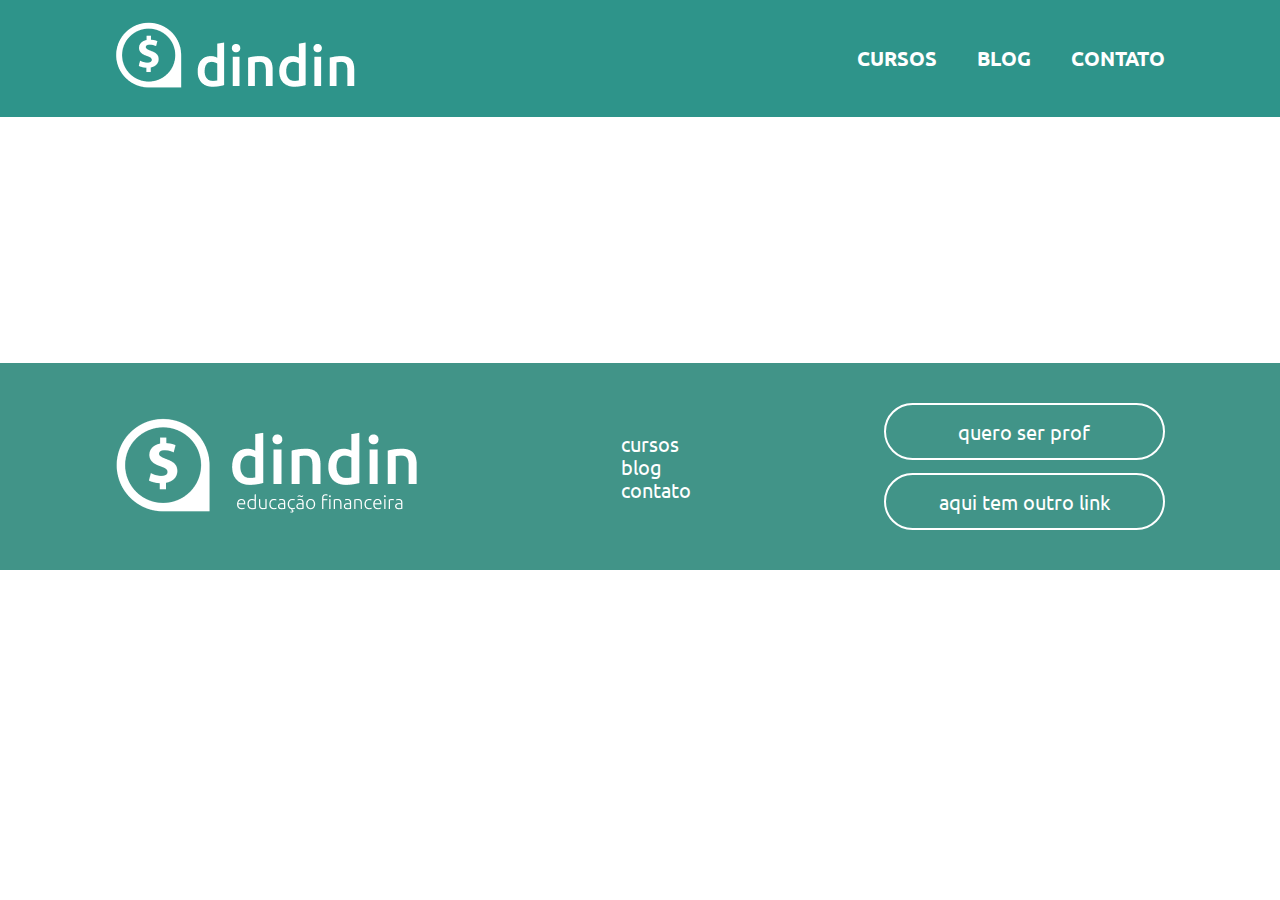
==== index.html @ aee56b42 "Header e Footer responsivos" ====
<!DOCTYPE html>
<html lang="en">
<head>
    <meta charset="UTF-8">
    <meta http-equiv="X-UA-Compatible" content="IE=edge">
    <meta name="viewport" content="width=device-width, initial-scale=1.0">
    <title>DinDin - Educação Financeira</title>
    <link rel="stylesheet" href="global.css">
    <link rel="stylesheet" href="index.css">
    <!-- Google Fonts -->
    <link rel="preconnect" href="https://fonts.googleapis.com">
    <link rel="preconnect" href="https://fonts.gstatic.com" crossorigin>
    <link href="https://fonts.googleapis.com/css2?family=Nunito:wght@300;400;700&family=Ubuntu:wght@300;400;500;700&display=swap" rel="stylesheet">
</head>
<body>
    <header>
        <div class="container">
            <h2>
                <a href="/index.html">DinDin - Educação Financeira</a>
            </h2>
            <nav>
                <ul>
                    <li><a href="#">Cursos</a></li>
                    <li><a href="#">Blog</a></li>
                    <li><a href="#">Contato</a></li>
                </ul>
            </nav>
        </div>
    </header>

    <main>
        <div class="container">

        </div>
    </main>

    <footer>
        <div class="container">
            <h2><a href="/index.html">DinDin - Educação Financeira</a></h2>
            <ul>
                <li>cursos</li>
                <li>blog</li>
                <li>contato</li>
            </ul>
            <div>
                <a href="">quero ser prof</a>
                <a href="">aqui tem outro link</a>
            </div>
        </div>
    </footer>
</body>
</html>
---- global.css ----
/* Reset CSS */
* { padding: 0; margin: 0; box-sizing: border-box; font-family: 'Ubuntu', sans-serif; }
a { text-decoration: none; }
ul { list-style: none; }


.container {
    max-width: 1440px;
    padding: 0 9%;
}


/* Cabecalho */
header {
    background-color: #2E948A;
    display: flex;
    justify-content: center;
    align-items: center;
}
header .container {
    display: flex;
    justify-content: space-between;
    align-items: center;
    padding-top: 20px;
    padding-bottom: 20px;
    width: 100%;
}
header .container h2{
    height: 77px;
    width: 244px;
}
header .container h2 a {
    display: inline-block;
    color: transparent;
    height: 100%;
    width: 100%;
    background: url(images/logo-header.png);
}
header .container nav ul {
    display: flex;
    gap: 40px;
}
header .container nav ul a {
    color: #fff;
    font-size: 20px;
    font-weight: 700;
    text-transform: uppercase;
}





main {
    padding: 123px;
}





/* Rodape */
footer {
    background-color: #419488;
    display: flex;
    justify-content: center;
    align-items: center;
}
footer .container {
    display: flex;
    justify-content: space-between;
    align-items: center;
    gap: 30px;
    flex-wrap: wrap;
    width: 100%;
    padding-top: 40px;
    padding-bottom: 40px;
}
footer .container h2{
    height: 102px;
    width: 312px;
}
footer .container h2 a {
    display: inline-block;
    color: transparent;
    height: 100%;
    width: 100%;
    background: url(images/logo-footer.png);
}
footer .container ul li,
footer .container div a {
    font-size: 20px;
    font-weight: 400;
    line-height: 22.98px;
    color: #fff;
}
footer .container div a {
    display: block;
    text-align: center;
    padding: 15px 53px;
    border: 2px solid #FFF;
    border-radius: 62px;
}
footer .container div a:not(:last-child) {
    margin-bottom: 13px;
}





@media screen and (max-width: 885px) {
    footer .container {
        flex-direction: column;
    }
    footer .container ul {
        display: flex;
        gap: 40px;
    }
}
@media screen and (max-width: 738px) {
    header .container {
        flex-direction: column;
        gap: 20px;
    }
    header .container,
    footer .container {
        padding-right: 20px;
        padding-left: 20px;
    }
}
@media screen and (max-width: 360px) {
    header .container nav ul {
        gap: 20px;
    }
    header .container nav ul li a {
        font-size: 18px;
    }
    footer .container {
        padding-right: 10px;
        padding-left: 10px;
    }
    footer .container h2 {
        height: calc(80vw / 3.058);
        width: 80vw;
    }
    footer .container h2 a{
        background-size: cover;
        background-position: center;
    }
    footer .container ul {
        gap: 20px;
    }
    footer .container div {
        width: 80%;
    }
    footer .container div a {
        width: 100%;
        padding-right: 10px;
        padding-left: 10px;
    }
}
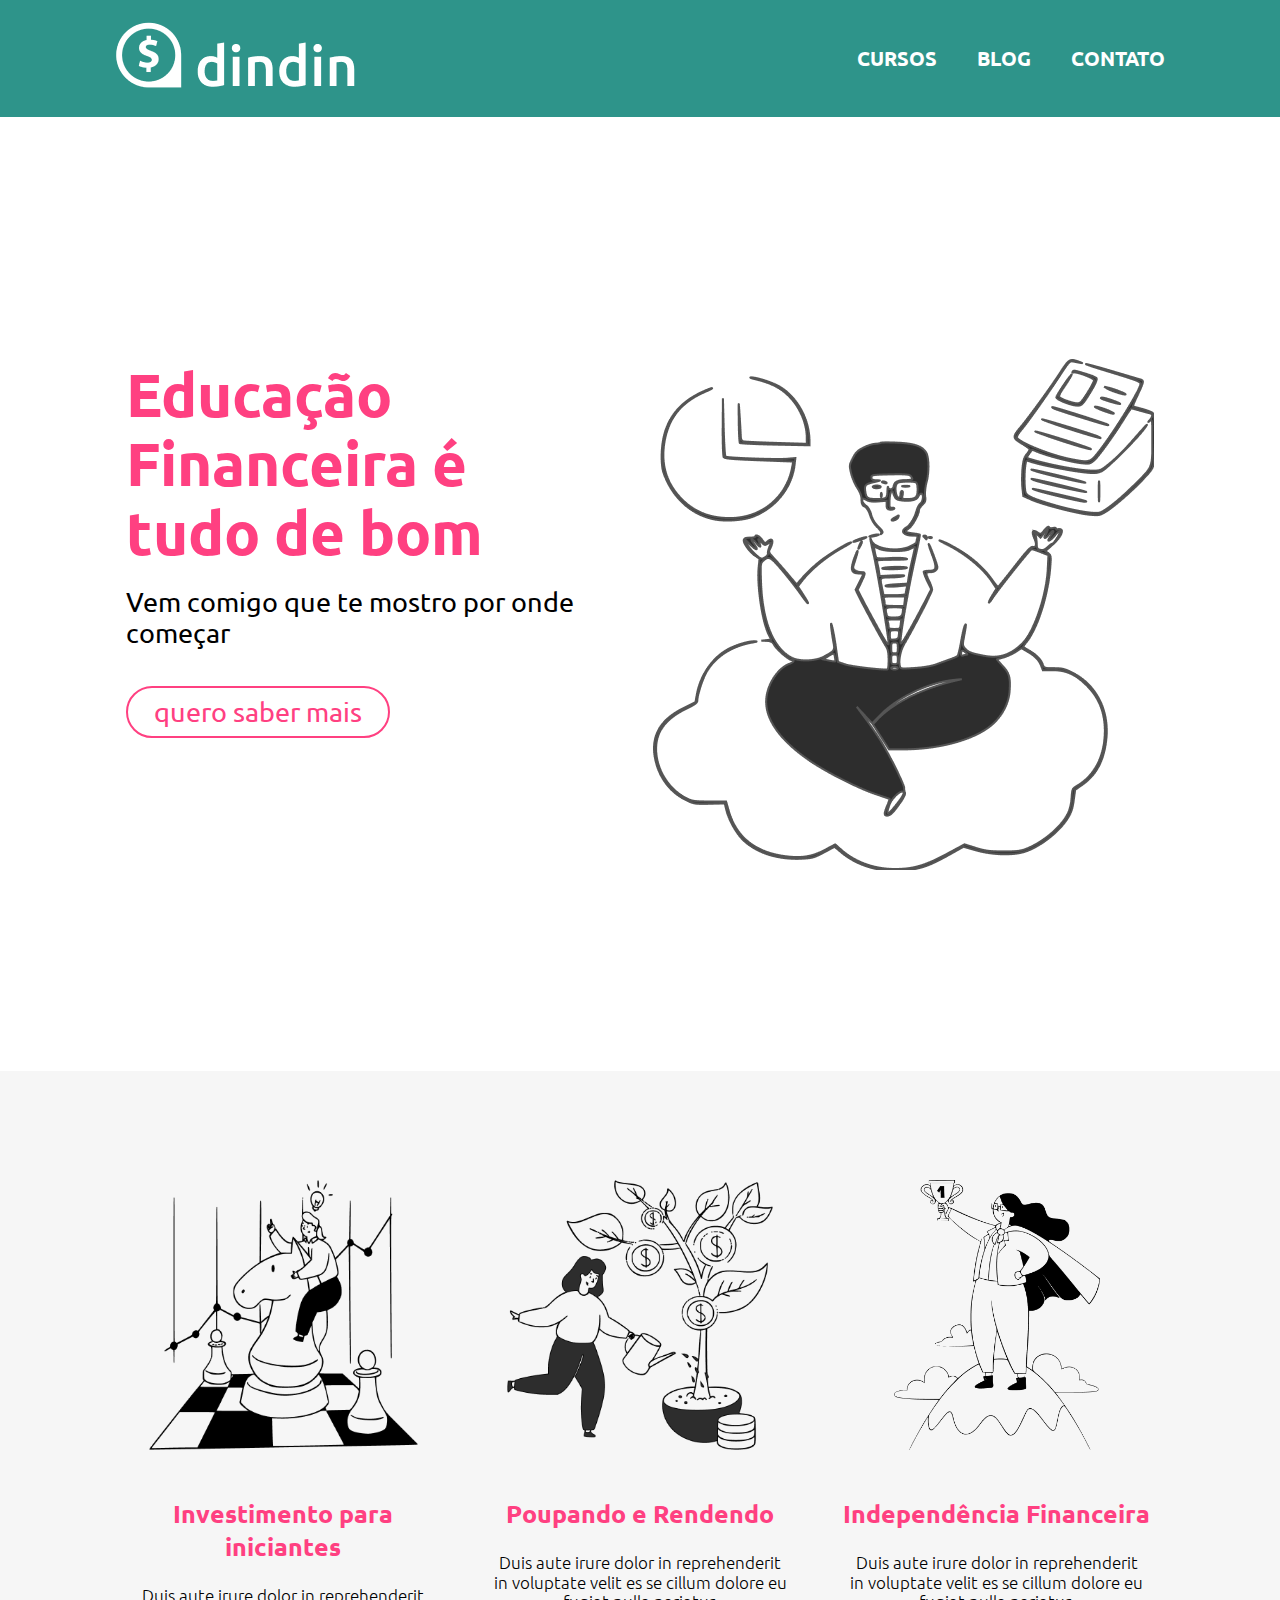
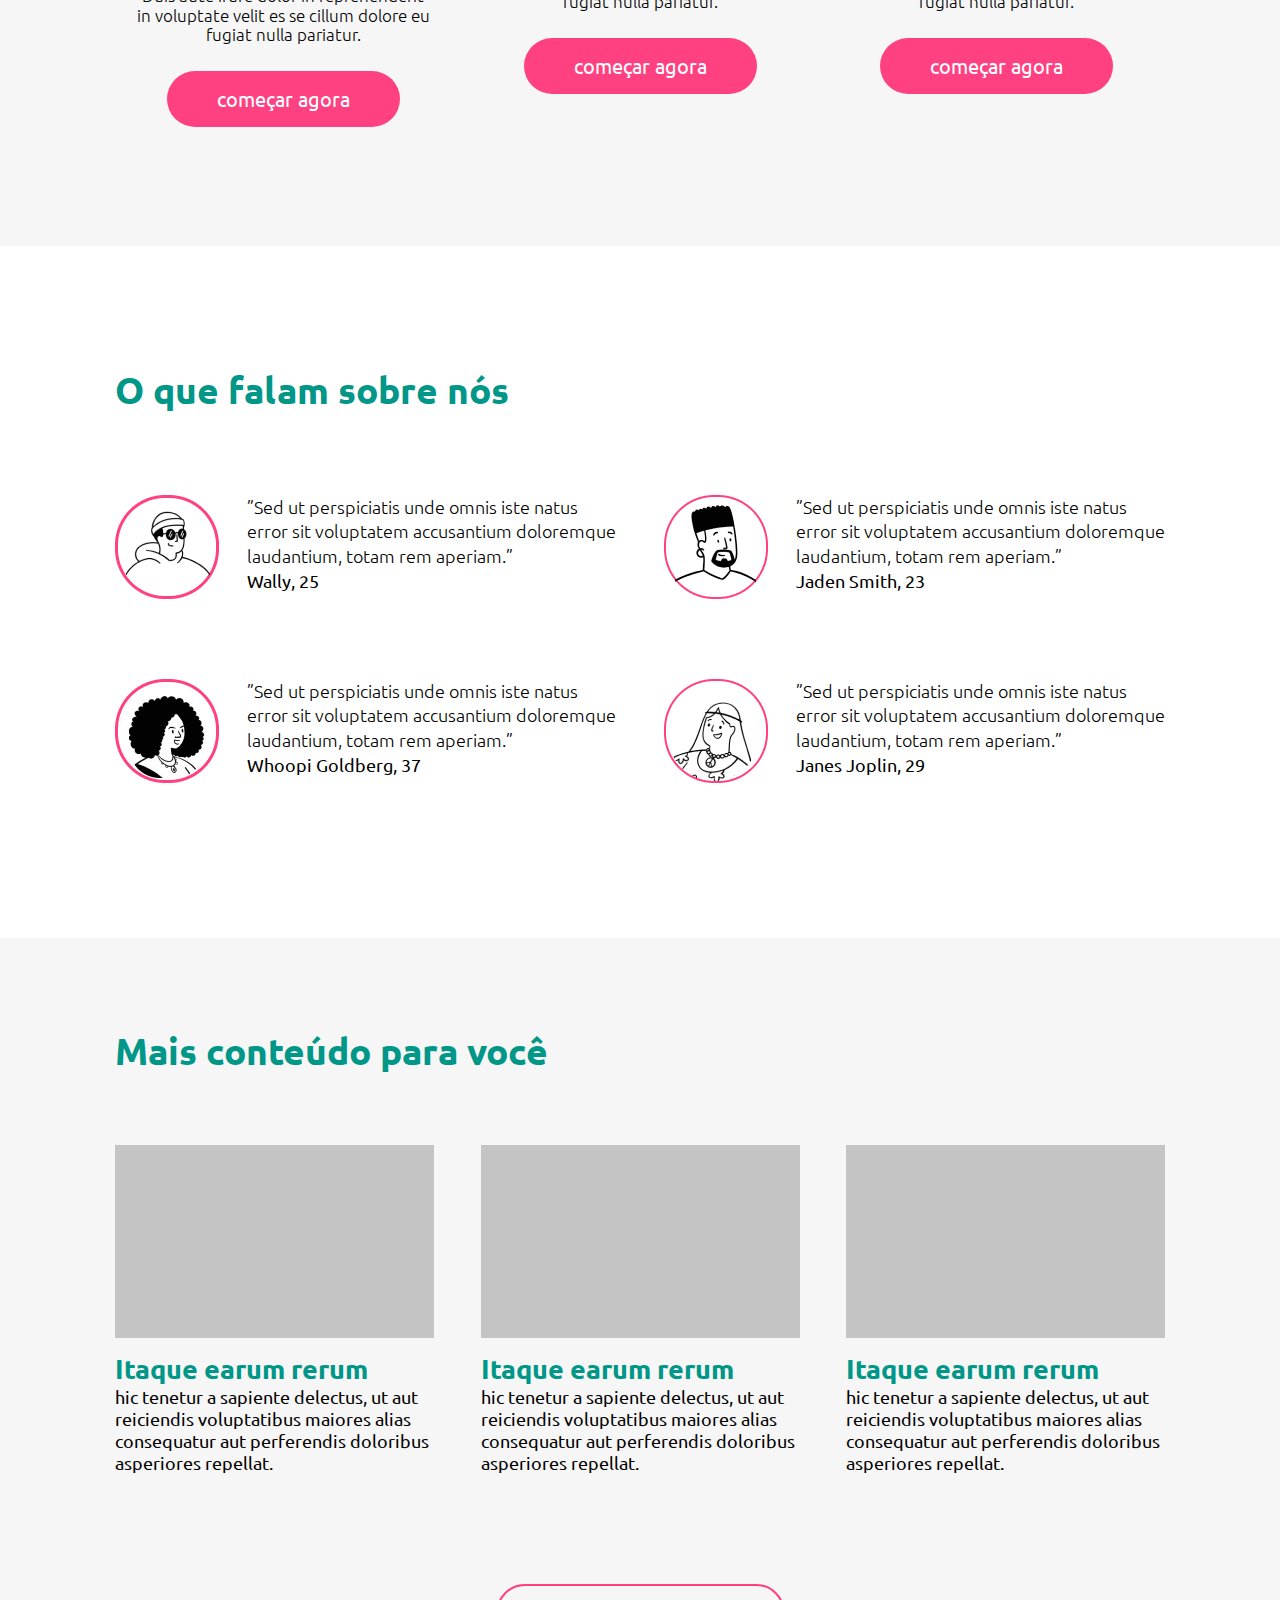
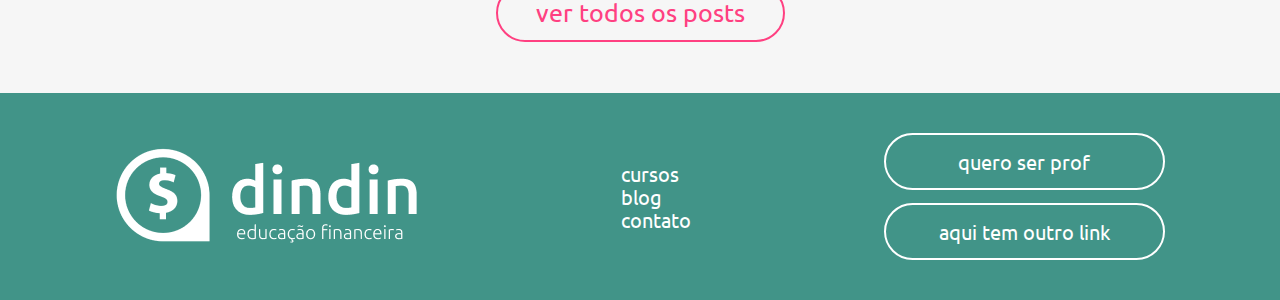
==== commit 69cabc75: "Pagina index concluida s/ responsividade" ====
--- a/index.html
+++ b/index.html
@@ -30,7 +30,89 @@
 
     <main>
         <div class="container">
+            <section class="section1 padding">
+                <div class="section1-text">
+                    <h1>Educação Financeira é tudo de bom</h1>
+                    <p>Vem comigo que te mostro por onde começar</p>
+                    <a href="">quero saber mais</a>
+                </div>
+                <div class="section1-img"></div> <!-- Imagem  -->
+            </section>
 
+            <section class="section2 padding">
+                <div>
+                    <img src="images/ilustra-poupando.png" alt="">
+                    <h3>Investimento para iniciantes</h3>
+                    <p>Duis aute irure dolor in reprehenderit in voluptate velit es se cillum dolore eu fugiat nulla pariatur.</p>
+                    <a href="">começar agora</a>
+                </div>
+                <div>
+                    <img src="images/ilustra-investimento.png" alt="">
+                    <h3>Poupando e Rendendo</h3>
+                    <p>Duis aute irure dolor in reprehenderit in voluptate velit es se cillum dolore eu fugiat nulla pariatur.</p>
+                    <a href="">começar agora</a>
+                </div>
+                <div>
+                    <img src="images/ilustra-independencia.png" alt="">
+                    <h3>Independência Financeira</h3>
+                    <p>Duis aute irure dolor in reprehenderit in voluptate velit es se cillum dolore eu fugiat nulla pariatur.</p>
+                    <a href="">começar agora</a>
+                </div>
+            </section>
+
+            <section class="section3 padding">
+                <h2>O que falam sobre nós</h2>
+                <div class="item">
+                    <img src="images/icon-wally.png" alt="">
+                    <div class="text">
+                        <p>”Sed ut perspiciatis unde omnis iste natus error sit voluptatem accusantium doloremque laudantium, totam rem aperiam.”</p>
+                        <span>Wally, 25</span>
+                    </div>
+                </div>
+                <div class="item">
+                    <img src="images/icon-jaden.png" alt="">
+                    <div class="text">
+                        <p>”Sed ut perspiciatis unde omnis iste natus error sit voluptatem accusantium doloremque laudantium, totam rem aperiam.”</p>
+                        <span>Jaden Smith, 23</span>
+                    </div>
+                </div>
+                <div class="item">
+                    <img src="images/icon-whoopi.png" alt="">
+                    <div class="text">
+                        <p>”Sed ut perspiciatis unde omnis iste natus error sit voluptatem accusantium doloremque laudantium, totam rem aperiam.”</p>
+                        <span>Whoopi Goldberg, 37</span>
+                    </div>
+                </div>
+                <div class="item">
+                    <img src="images/icon-jane.png" alt="">
+                    <div class="text">
+                        <p>”Sed ut perspiciatis unde omnis iste natus error sit voluptatem accusantium doloremque laudantium, totam rem aperiam.”</p>
+                        <span>Janes Joplin, 29</span>
+                    </div>
+                </div>
+            </section>
+
+            <section class="section4 padding">
+                <h3>Mais conteúdo para você</h3>
+                <div class="box">
+                    <div>
+                        <div></div>
+                        <h4>Itaque earum rerum</h4>
+                        <p>hic tenetur a sapiente delectus, ut aut reiciendis voluptatibus maiores alias consequatur aut perferendis doloribus asperiores repellat.</p>
+                    </div>
+                    <div>
+                        <div></div>
+                        <h4>Itaque earum rerum</h4>
+                        <p>hic tenetur a sapiente delectus, ut aut reiciendis voluptatibus maiores alias consequatur aut perferendis doloribus asperiores repellat.</p>
+                    </div>
+                    <div>
+                        <div></div>
+                        <h4>Itaque earum rerum</h4>
+                        <p>hic tenetur a sapiente delectus, ut aut reiciendis voluptatibus maiores alias consequatur aut perferendis doloribus asperiores repellat.</p>
+                    </div>
+                </div>
+                <a href="">ver todos os posts</a>
+            </section>
         </div>
     </main>
 
--- a/global.css
+++ b/global.css
@@ -1,3 +1,5 @@
+@charset 'UTF-8';
+
 /* Reset CSS */
 * { padding: 0; margin: 0; box-sizing: border-box; font-family: 'Ubuntu', sans-serif; }
 a { text-decoration: none; }
@@ -46,17 +48,6 @@
     font-weight: 700;
     text-transform: uppercase;
 }
-
-
-
-
-
-main {
-    padding: 123px;
-}
-
-
-
 
 
 /* Rodape */
--- a/index.css
+++ b/index.css
@@ -0,0 +1,179 @@
+main .container { padding: 0; }
+
+
+
+/* SECTION1  */
+.section1 {
+    padding: 242px 0 201px 0;
+    display: flex;
+    justify-content: center;
+    gap: 39px;
+}
+.section1 .section1-text h1 {
+    font-size: 60px;
+    font-weight: 700;
+    line-height: 68.94px;
+    color: #FF4081;
+    width: 488px;
+    margin-bottom: 20px;
+}
+.section1 .section1-text p {
+    width: 462px;
+    margin-bottom: 38px;
+}
+.section1 .section1-text p,
+.section1 .section1-text a {
+    font-size: 27px;
+    font-weight: 400;
+    line-height: 31.02px;
+}
+.section1 .section1-text a {
+    display: inline-block;
+    color: #FF4081;
+    border: 2px solid #FF4081;
+    border-radius: 62px;
+    padding: 8.5px 26px;
+}
+.section1 .section1-img {
+    width: 501px;
+    height: 511px;
+    background: url('images/ilustra-banner.png');
+}
+
+
+/* SECTION2  */
+.section2 {
+    background-color: #F6F6F6;
+    display: flex;
+    justify-content: space-between;
+    gap: 20px;
+    padding: 109px 0 119px 0;
+    text-align: center; 
+}
+.section2 div {
+    width: 350px;
+}
+.section2 div img {
+    height: 270px;
+    width: auto;
+    margin-bottom: 44px;
+}
+.section2 div h3 {
+    font-weight: 700;
+    font-size: 25px;
+    color: #FF4081;
+    margin-bottom: 23px;
+}
+.section2 div p {
+    font-size: 17px;
+    font-weight: 300;
+    line-height: 19.53px;
+    text-align: center;
+    width: 293px;
+    display: block;
+    margin: 0 auto 26px;
+}
+.section2 div a {
+    display: inline-block;
+    font-size: 20px;
+    font-weight: 400;
+    color: #fff;
+    padding: 15px 50px;
+    background-color: #FF4081;
+    border-radius: 62px;
+}
+
+
+/* SECTION3  */
+.section3 {
+    padding: 119px 0 155px 0;
+    font-family: Nunito, sans-serif;
+    display: flex;
+    justify-content: space-between;
+    flex-wrap: wrap;
+    row-gap: 80px;
+}
+.section3 .item {
+    display: flex;
+    gap: 28px;
+}
+.section3 h2 {
+    font-weight: 700;
+    font-size: 37px;
+    line-height: 50px;
+    color: #009688;
+    /* margin-bottom: 78px; */
+    width: 100%;
+}
+.section3 .item img {
+    display: inline-block;
+    width: 104px;
+    height: 104px;
+}
+.section3 .item p {
+    width: 369px;
+    font-size: 18px;
+    font-weight: 300;
+    line-height: 24.55px;
+}
+.section3 .item span {
+    font-weight: 400;
+    font-size: 18px;
+    line-height: 25px;
+}
+
+
+/* SECTION4 */
+.section4 {
+    background-color: #F6F6F6;
+    padding: 91px 9% 51px;
+}
+.section4 h3 {
+    font-weight: 700;
+    font-size: 37px;
+    line-height: 43px;
+    color: #009688;
+    margin-bottom: 73px;
+}
+.section4 .box {
+    display: flex;
+    justify-content: space-between;
+    flex-wrap: wrap;
+    gap: 20px;
+}
+.section4 .box > div {
+    width: 319px;
+}
+.section4 .box > div div {
+    width: 319;
+    height: 193px;
+    background-color: #C4C4C4;
+    margin-bottom: 13px;
+}
+.section4 .box > div h4 {
+    font-size: 27px;
+    font-weight: 700;
+    color: #009688;
+}
+.section4 .box > div p {
+    font-size: 18px;
+    font-weight: 400;
+}
+.section4 a {
+    display: block;
+    font-weight: 400;
+    font-size: 25px;
+    color: #FF4081;
+    border: 2px solid #FF4081;
+    border-radius: 62px;
+    padding: 11px 0px;
+    width: 289px;
+    margin: 110px auto 0;
+    text-align: center;
+}
+
+
+.padding {
+    padding-left: 9%;
+    padding-right: 9%;
+}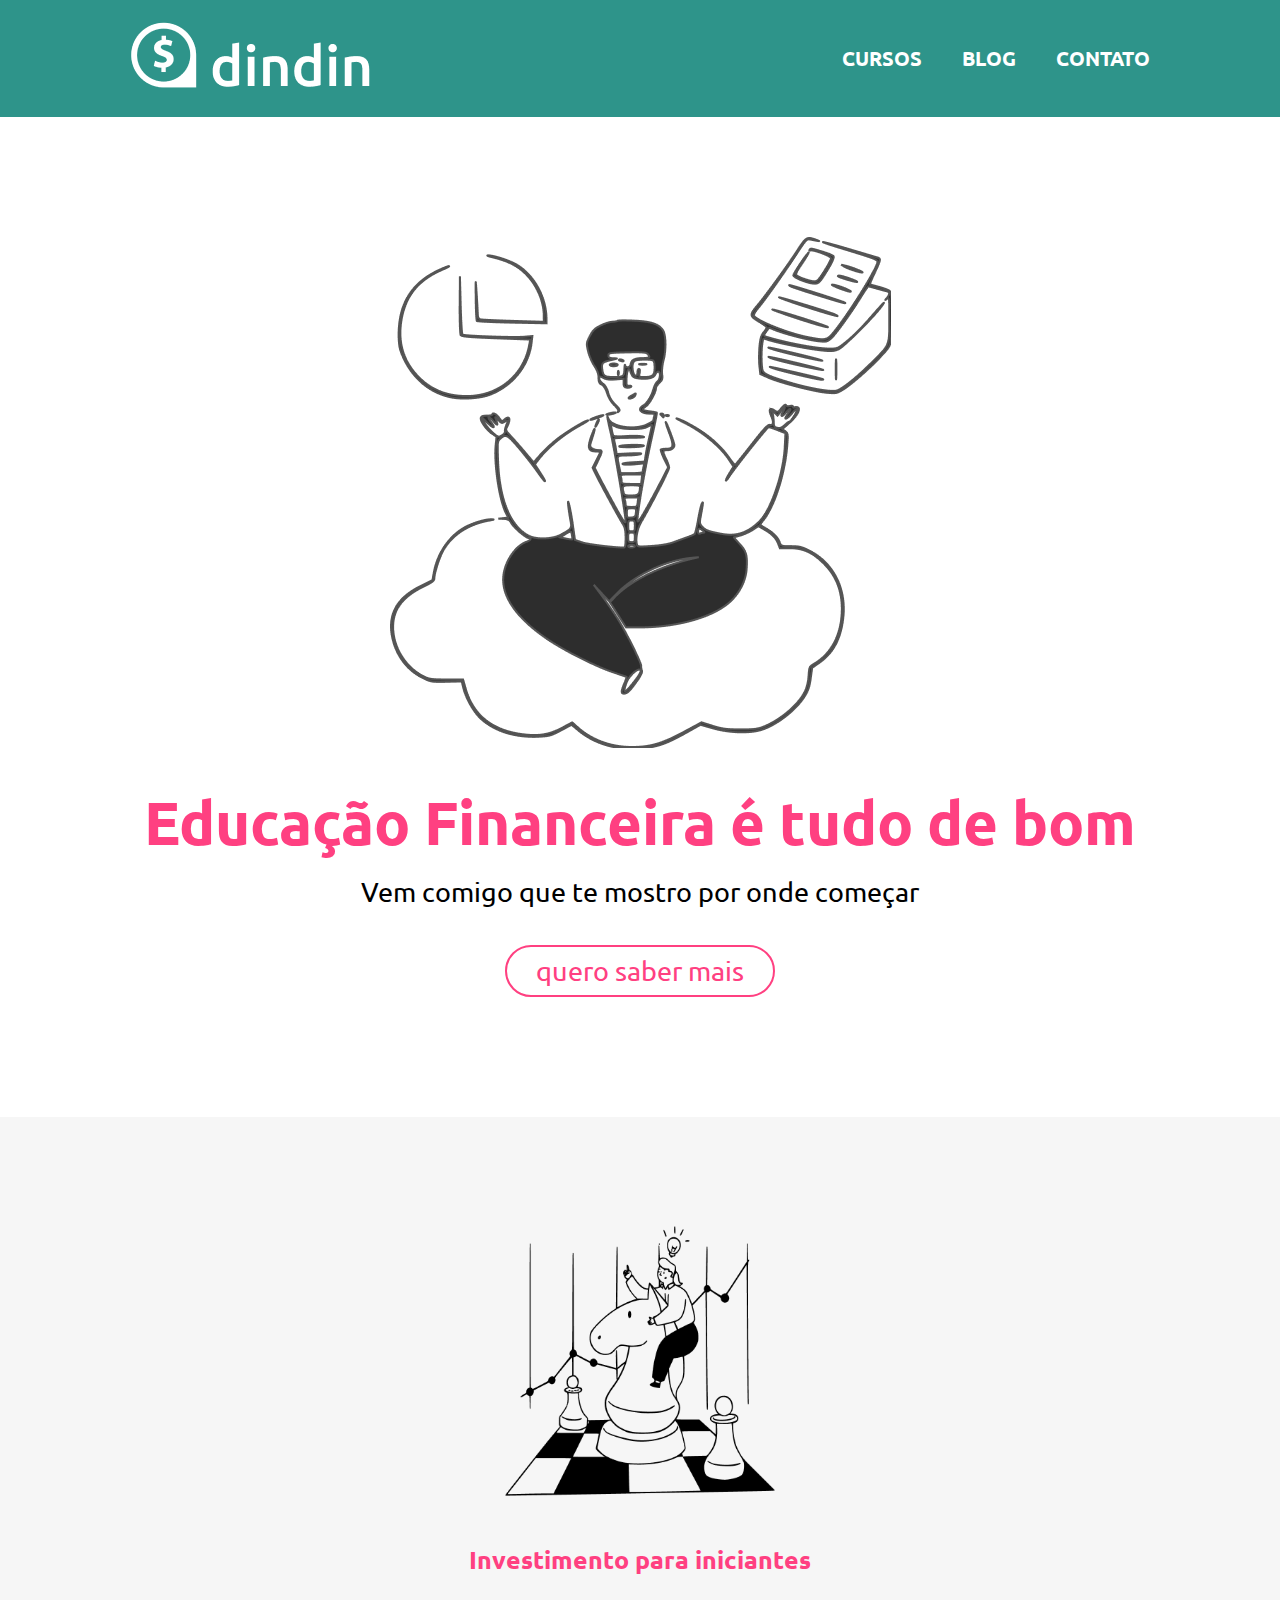
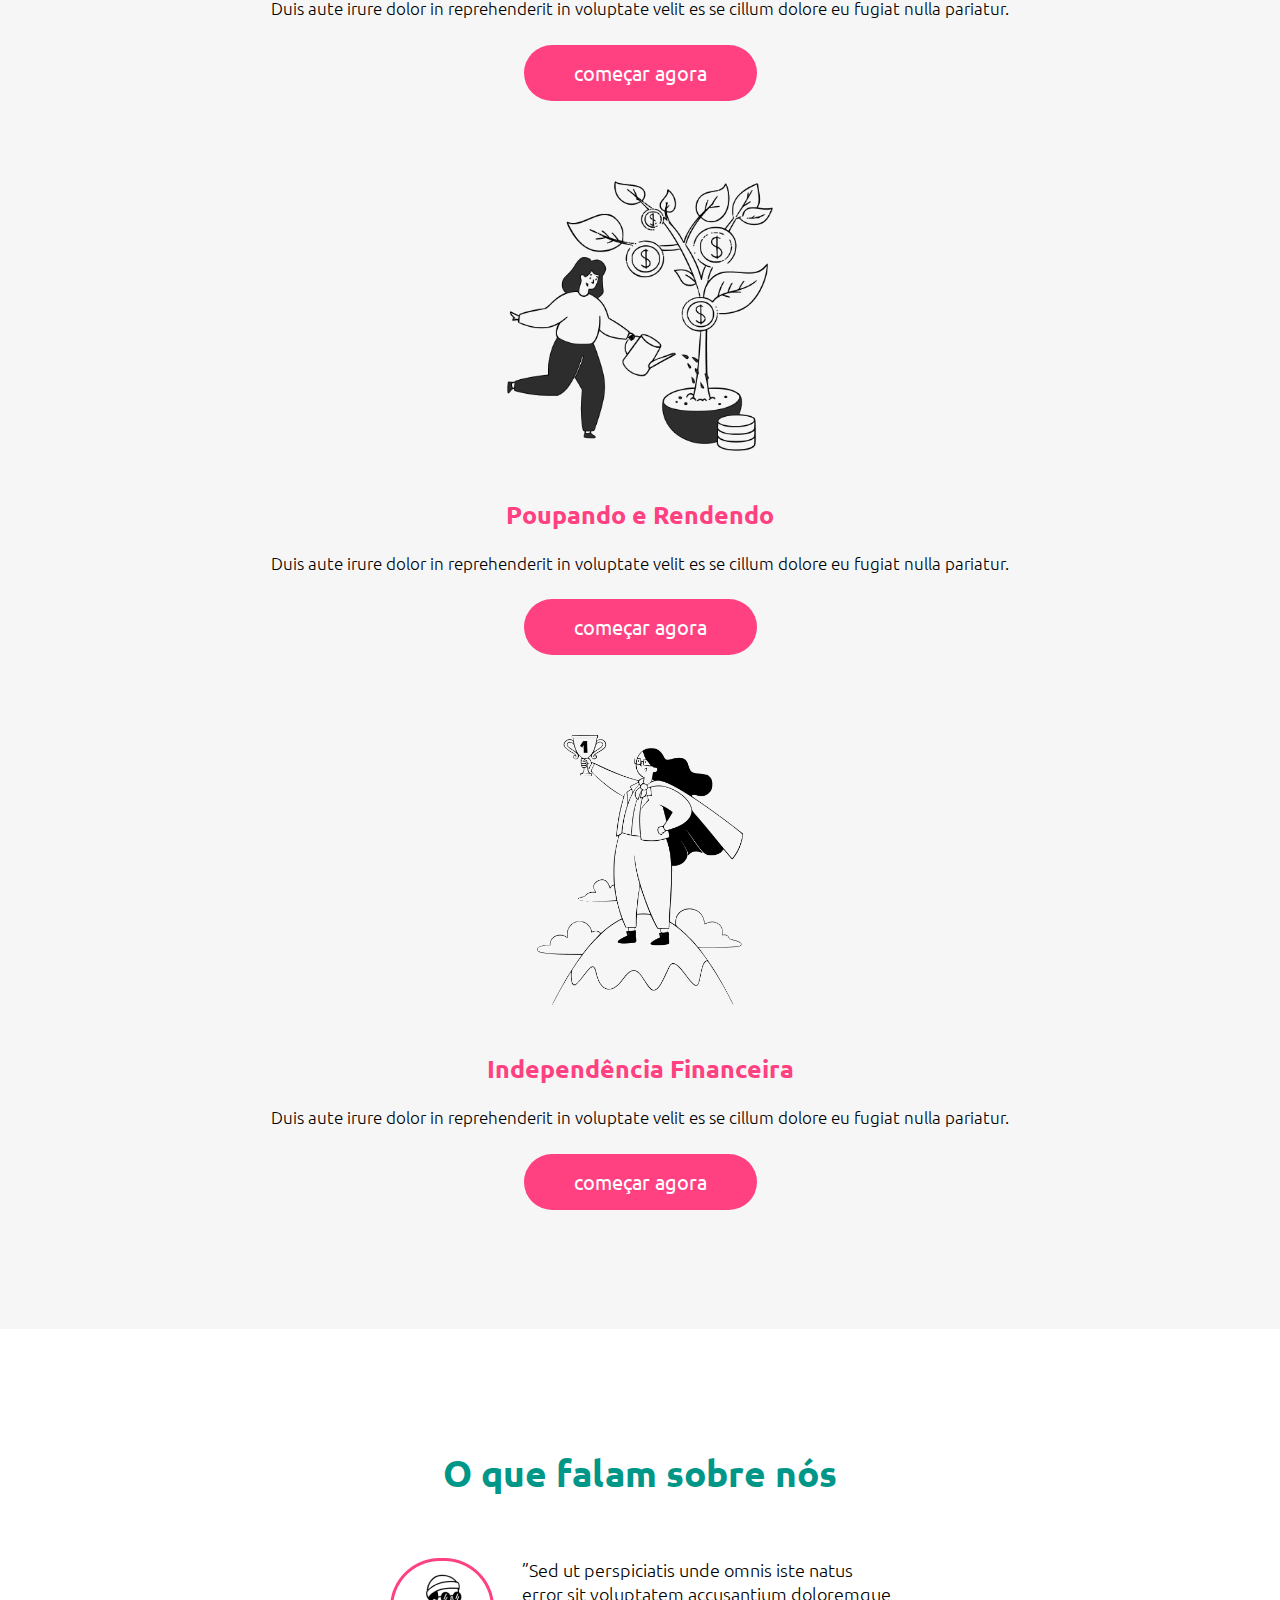
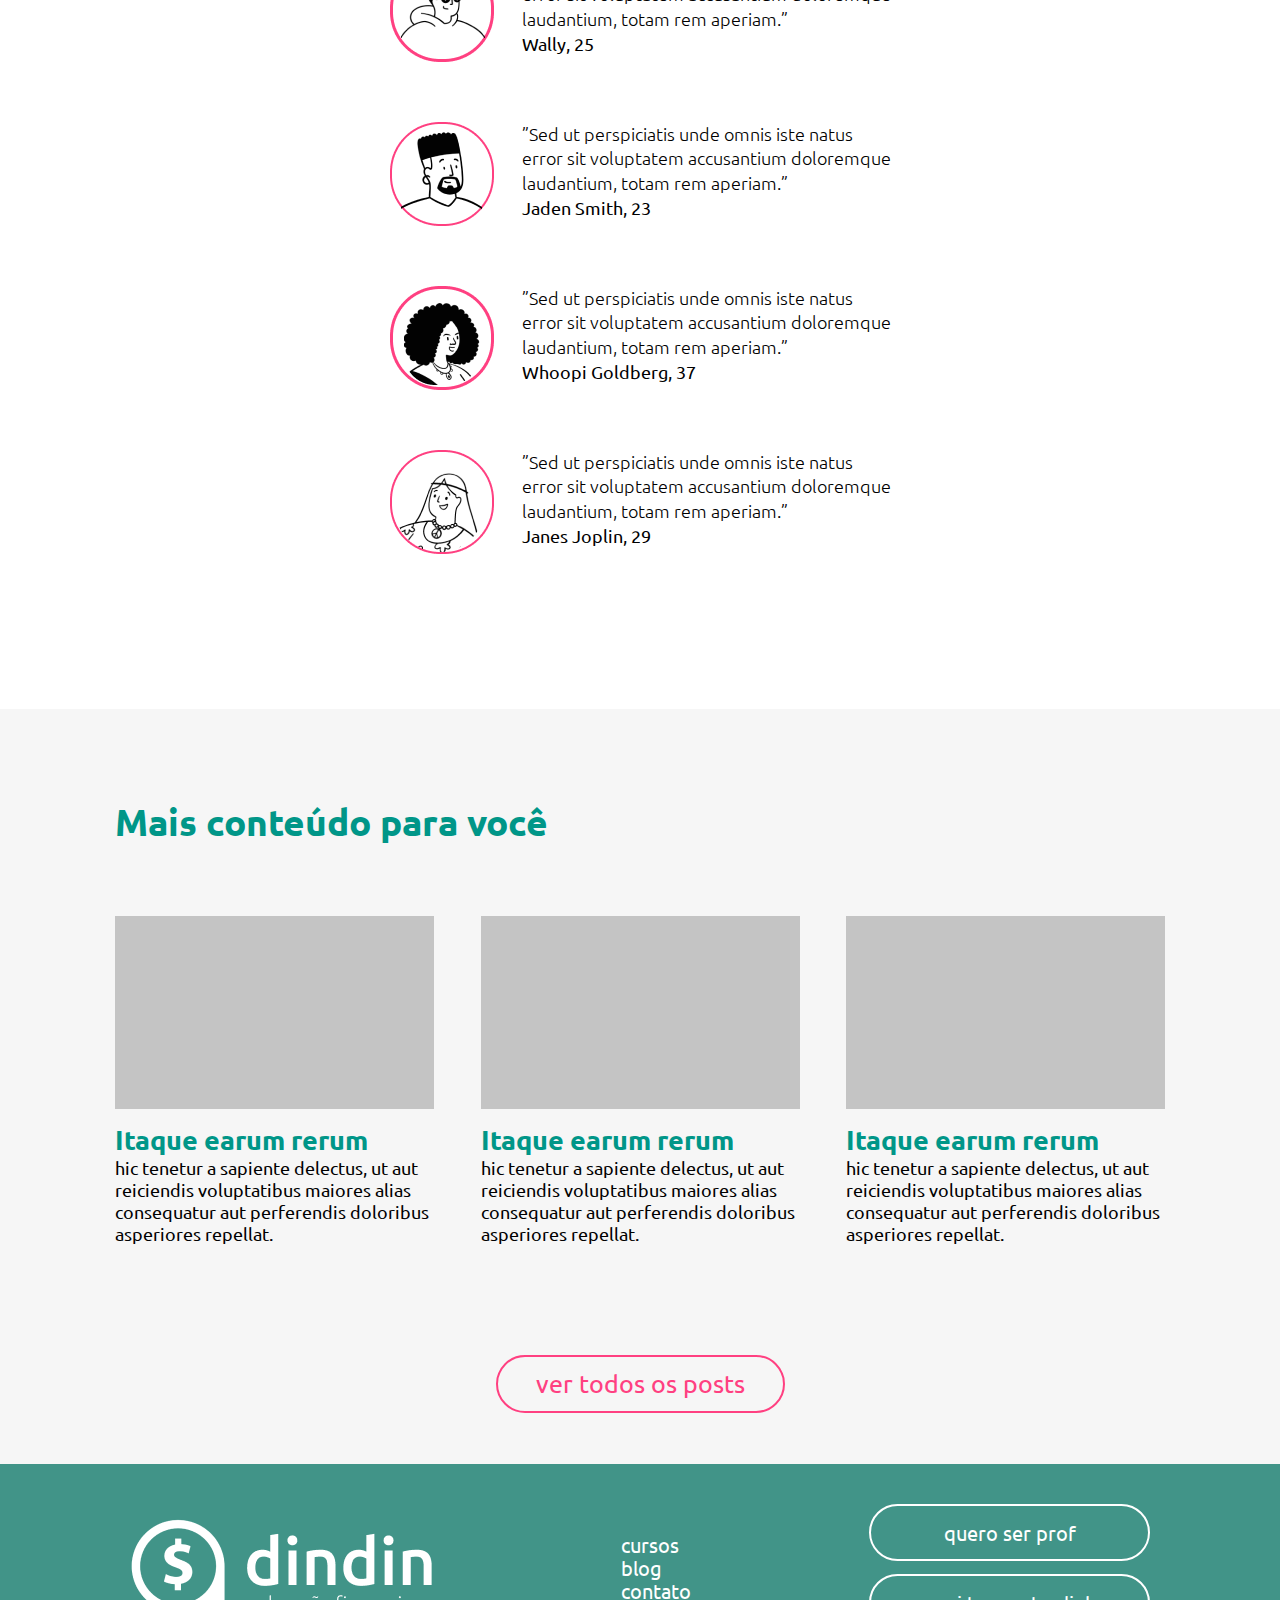
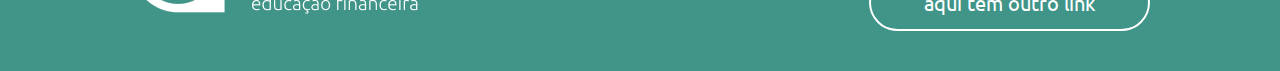
==== commit f3b2d879: "Pagina index responsiva concluida" ====
--- a/index.html
+++ b/index.html
@@ -96,22 +96,24 @@
                 <h3>Mais conteúdo para você</h3>
                 <div class="box">
                     <div>
-                        <div></div>
-                        <h4>Itaque earum rerum</h4>
+                        <a href=""><div></div></a>
+                        <a href="">
+                            <h4>Itaque earum rerum</h4>
+                        </a>
                         <p>hic tenetur a sapiente delectus, ut aut reiciendis voluptatibus maiores alias consequatur aut perferendis doloribus asperiores repellat.</p>
                     </div>
                     <div>
-                        <div></div>
-                        <h4>Itaque earum rerum</h4>
+                        <a href=""><div></div></a>
+                        <a href=""><h4>Itaque earum rerum</h4></a>
                         <p>hic tenetur a sapiente delectus, ut aut reiciendis voluptatibus maiores alias consequatur aut perferendis doloribus asperiores repellat.</p>
                     </div>
                     <div>
-                        <div></div>
-                        <h4>Itaque earum rerum</h4>
+                        <a href=""><div></div></a>
+                        <a href=""><h4>Itaque earum rerum</h4></a>
                         <p>hic tenetur a sapiente delectus, ut aut reiciendis voluptatibus maiores alias consequatur aut perferendis doloribus asperiores repellat.</p>
                     </div>
                 </div>
-                <a href="">ver todos os posts</a>
+                <a class="botao" href="">ver todos os posts</a>
             </section>
         </div>
     </main>
@@ -120,9 +122,9 @@
         <div class="container">
             <h2><a href="/index.html">DinDin - Educação Financeira</a></h2>
             <ul>
-                <li>cursos</li>
-                <li>blog</li>
-                <li>contato</li>
+                <li><a href="">cursos</a></li>
+                <li><a href="">blog</a></li>
+                <li><a href="">contato</a></li>
             </ul>
             <div>
                 <a href="">quero ser prof</a>
--- a/global.css
+++ b/global.css
@@ -8,7 +8,7 @@
 
 .container {
     max-width: 1440px;
-    padding: 0 9%;
+    padding: 0 130px;
 }
 
 
@@ -79,6 +79,7 @@
     background: url(images/logo-footer.png);
 }
 footer .container ul li,
+footer .container ul li a,
 footer .container div a {
     font-size: 20px;
     font-weight: 400;
@@ -92,6 +93,10 @@
     border: 2px solid #FFF;
     border-radius: 62px;
 }
+footer .container div a:hover {
+    background-color: #fff;
+    color: #419488;
+}
 footer .container div a:not(:last-child) {
     margin-bottom: 13px;
 }
@@ -100,7 +105,7 @@
 
 
 
-@media screen and (max-width: 885px) {
+@media screen and (max-width: 995px) {
     footer .container {
         flex-direction: column;
     }
@@ -109,11 +114,13 @@
         gap: 40px;
     }
 }
-@media screen and (max-width: 738px) {
+@media screen and (max-width: 870px) {
     header .container {
         flex-direction: column;
         gap: 20px;
     }
+}
+@media screen and (max-width: 738px) {
     header .container,
     footer .container {
         padding-right: 20px;
--- a/index.css
+++ b/index.css
@@ -1,9 +1,10 @@
-main .container { padding: 0; }
+main .container { padding: 0; margin: auto; }
 
 
 
 /* SECTION1  */
 .section1 {
+    margin: 0 auto;
     padding: 242px 0 201px 0;
     display: flex;
     justify-content: center;
@@ -34,6 +35,10 @@
     border-radius: 62px;
     padding: 8.5px 26px;
 }
+.section1 .section1-text a:hover {
+    background-color: #FF4081;
+    color: #Fff;
+}
 .section1 .section1-img {
     width: 501px;
     height: 511px;
@@ -43,6 +48,7 @@
 
 /* SECTION2  */
 .section2 {
+    margin: 0 auto;
     background-color: #F6F6F6;
     display: flex;
     justify-content: space-between;
@@ -81,11 +87,16 @@
     padding: 15px 50px;
     background-color: #FF4081;
     border-radius: 62px;
+    transition: transform 0.2s ease;
+}
+.section2 div a:hover {
+    transform: translateY(-3px);
 }
 
 
 /* SECTION3  */
 .section3 {
+    margin: 0 auto;
     padding: 119px 0 155px 0;
     font-family: Nunito, sans-serif;
     display: flex;
@@ -125,6 +136,7 @@
 
 /* SECTION4 */
 .section4 {
+    margin: 0 auto;
     background-color: #F6F6F6;
     padding: 91px 9% 51px;
 }
@@ -145,7 +157,7 @@
     width: 319px;
 }
 .section4 .box > div div {
-    width: 319;
+    width: 319px;
     height: 193px;
     background-color: #C4C4C4;
     margin-bottom: 13px;
@@ -159,7 +171,7 @@
     font-size: 18px;
     font-weight: 400;
 }
-.section4 a {
+.section4 .botao {
     display: block;
     font-weight: 400;
     font-size: 25px;
@@ -171,9 +183,131 @@
     margin: 110px auto 0;
     text-align: center;
 }
+.section4 .botao:hover {
+    background-color: #FF4081;
+    color: #fff;
+}
 
 
 .padding {
     padding-left: 9%;
     padding-right: 9%;
+}
+
+@media screen and (max-width: 1284px) {
+    .section1 {
+        flex-direction: column-reverse;
+        align-items: center;
+        padding: 120px 20px;
+    }
+    .section1 .section1-text {
+        align-self: center;
+    }
+    .section1 .section1-text h1,
+    .section1 .section1-text p {
+        width: auto;
+        text-align: center;
+    }
+    .section1 .section1-text a {
+        display: inline-block;
+        color: #FF4081;
+        border: 2px solid #FF4081;
+        border-radius: 62px;
+        padding: 8.5px 26px;
+    }
+    .section1 .section1-text a {
+        display: block;
+        padding: 8.5px 0;
+        text-align: center;
+        width: 270px;
+        margin: auto;
+    }
+
+    .section2 {
+        flex-direction: column;
+        align-items: center;
+        gap: 80px;
+        padding: 109px 20px 119px 20px;
+        text-align: center; 
+    }
+    .section2 div,
+    .section2 div p {
+        width: auto;
+    }
+    .section3 {
+        padding: 119px 20px 155px;
+        display: flex;
+        flex-direction: column;
+        align-items: center;
+        row-gap: 60px;
+    }
+    .section3 h2 {
+        width: auto;
+        text-align: center;
+    }
+    .section3 .item {
+        display: flex;
+        gap: 28px;
+    }
+}
+@media screen and (max-width: 1225px) {
+    .section4 {
+        margin: 0 auto;
+        background-color: #F6F6F6;
+        padding: 91px 0 51px;
+        text-align: center;
+    }
+    .section4 .box {
+        display: flex;
+        flex-direction: column;
+        align-items: center;
+        gap: 60px;
+    }
+    .section4 .botao {
+        margin: 90px auto 0;
+    }
+}
+@media screen and (max-width: 545px) {
+    /* section1  */
+    .section1 .section1-img {
+        width: 90vw;
+        height: calc(90vw / 0.98);
+        background-size: cover;
+    }
+    .section1 .section1-text h1 {
+        font-size: 40px;
+        line-height: 48px;
+    }
+    /* section2  */
+    /* section3  */
+    .section3 .item {
+        display: flex;
+        flex-direction: column;
+        text-align: center;
+        align-items: center;
+        gap: 28px;
+    }
+    .section3 .item > div p {
+        width: auto;
+    }
+    /* section 4 */
+    .section4 {
+        padding: 91px 20px 51px;
+    }
+    .section4 .box > div {
+        width: 100%;
+        max-width: 319px;
+    }
+    .section4 .box > div div {
+        width: 100%;
+        max-width: 319px;
+        height: 193px;
+        background-color: #C4C4C4;
+        margin-bottom: 13px;
+    }
+    .section4 .botao {
+        width: 90%;
+        max-width: 289px;
+        font-size: 20px;
+    }
 }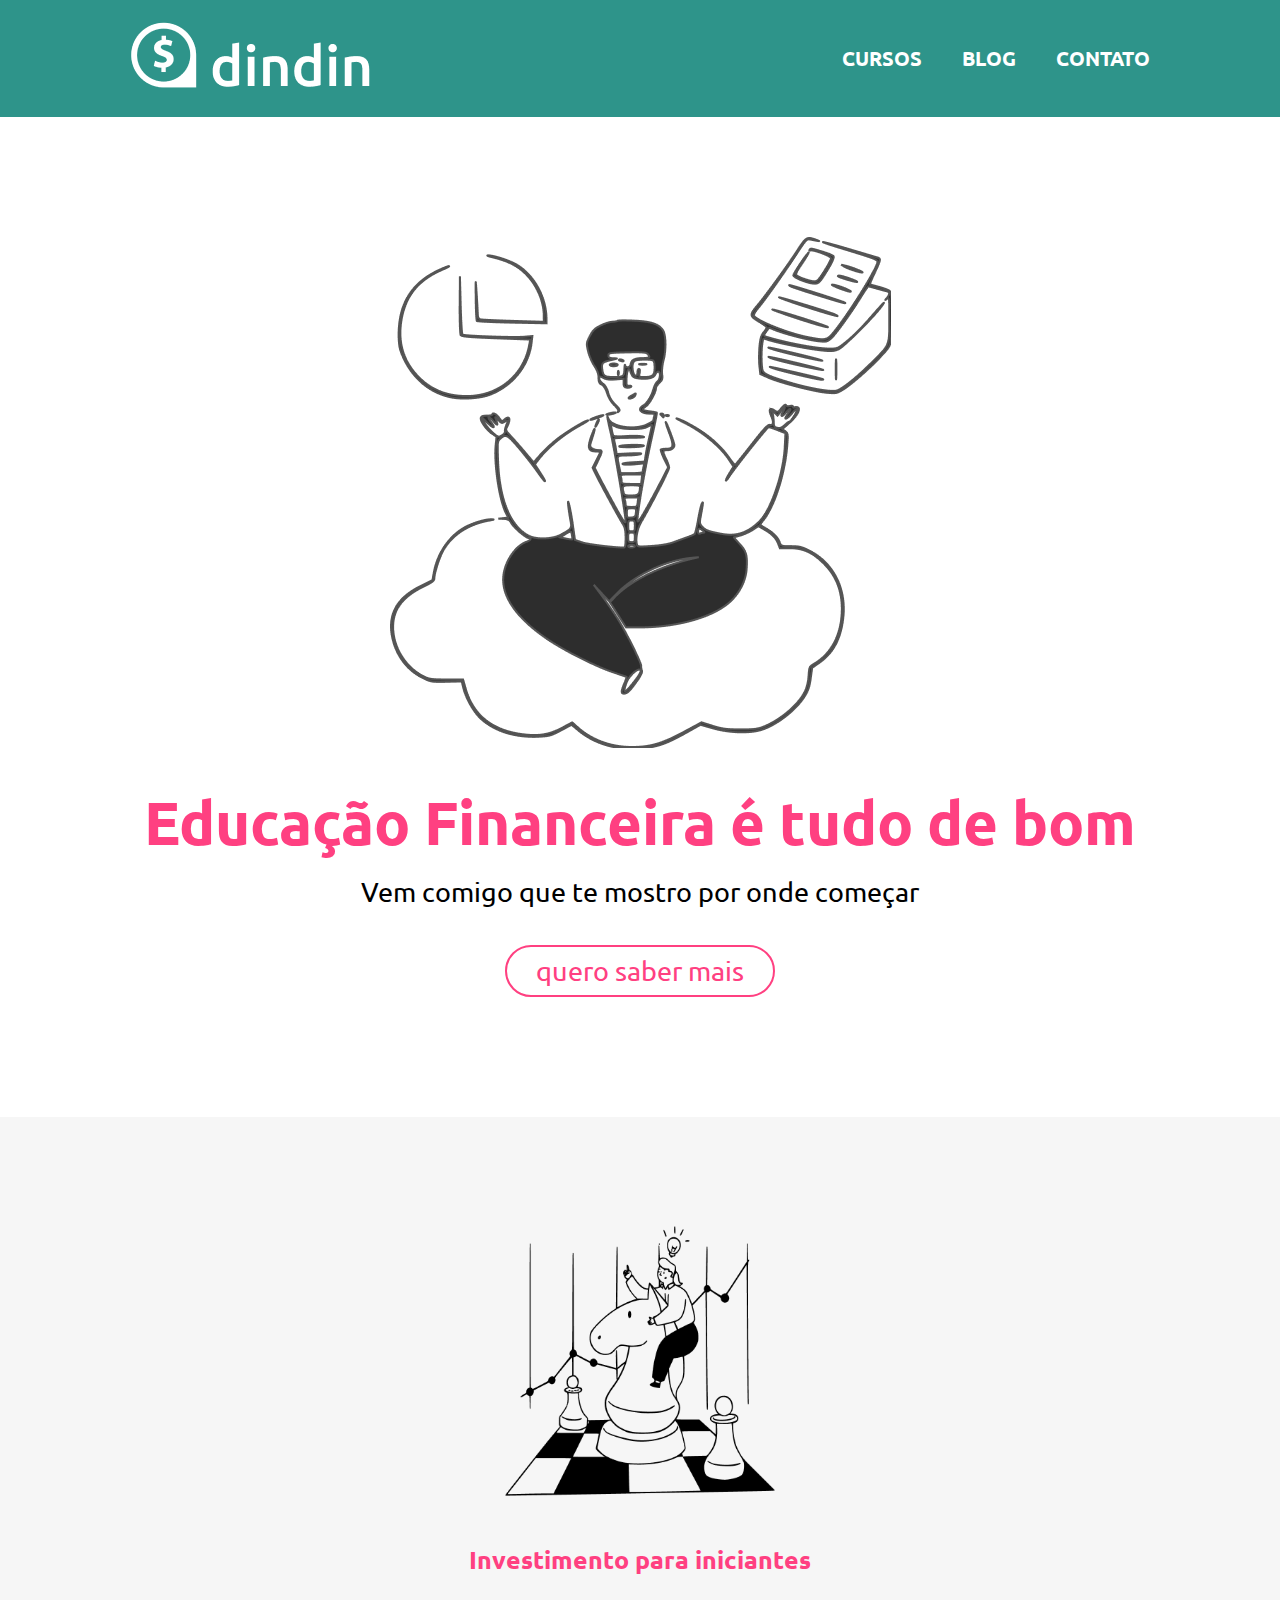
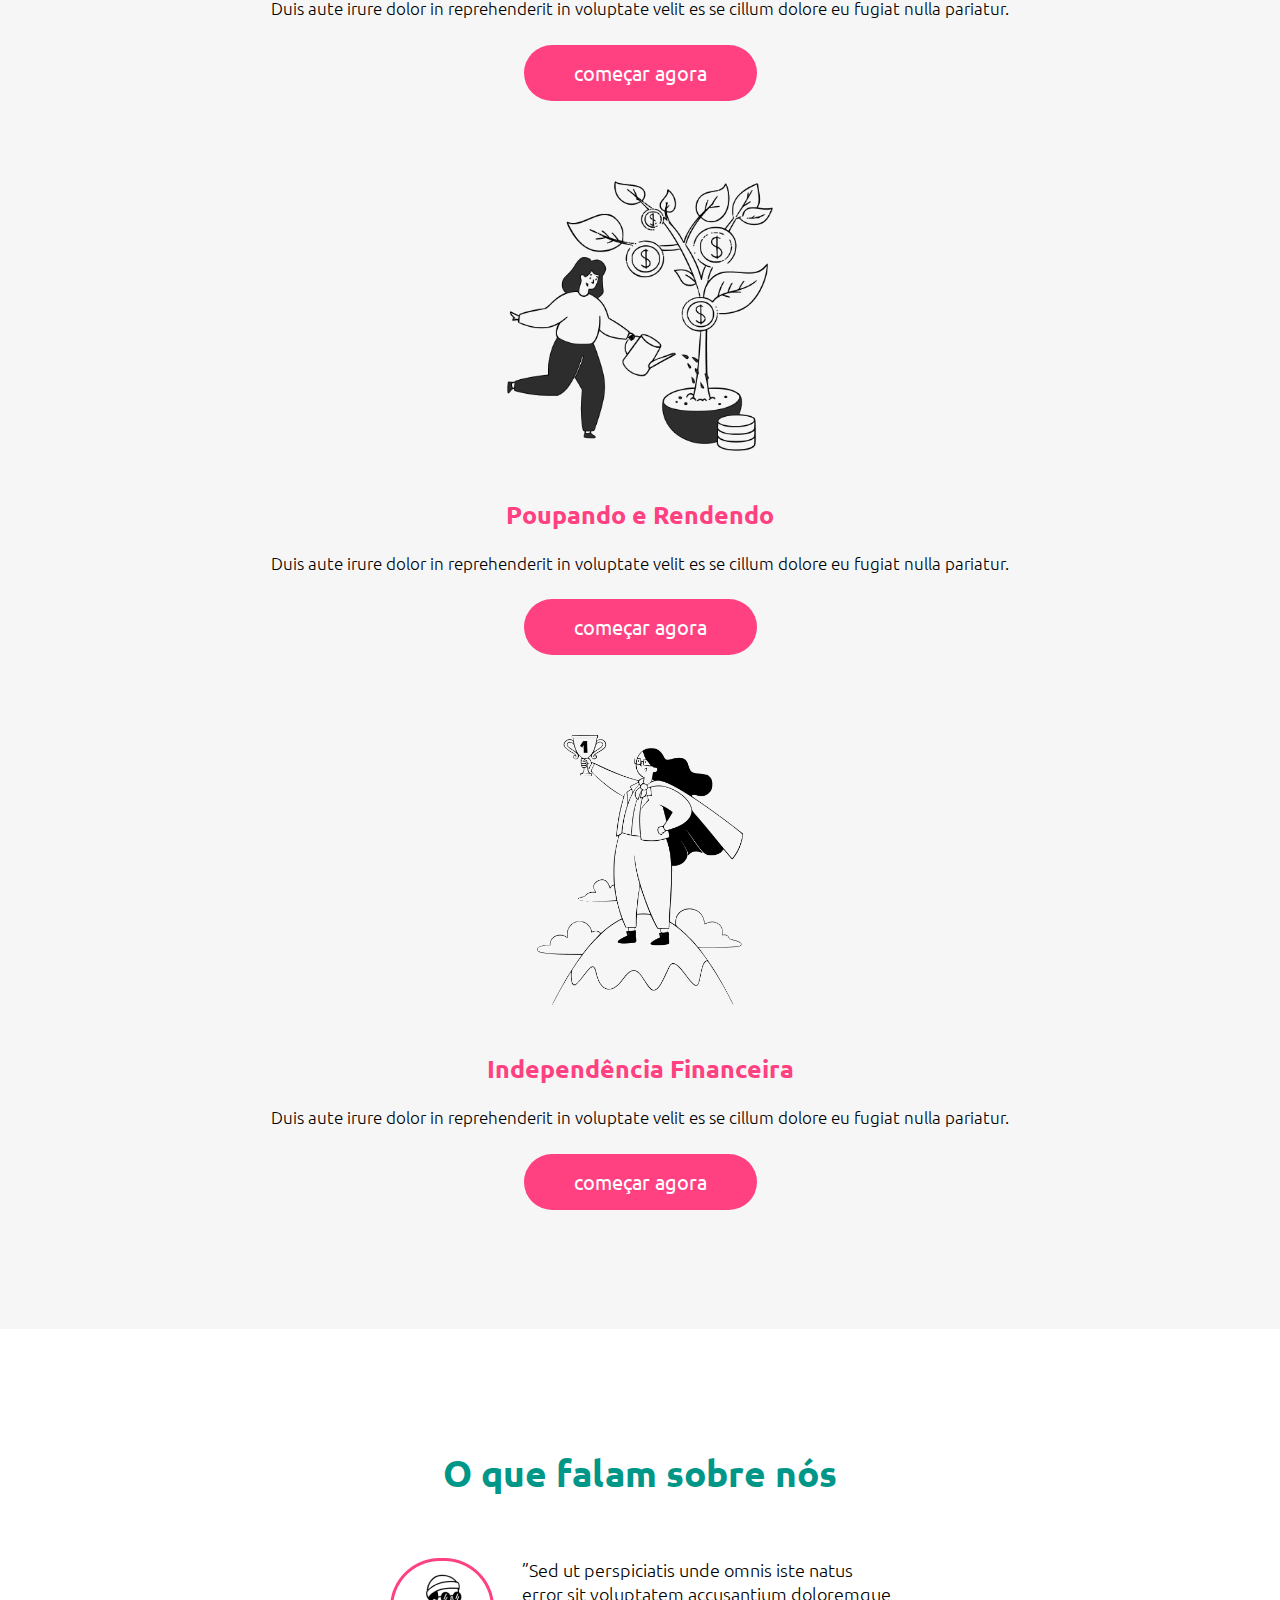
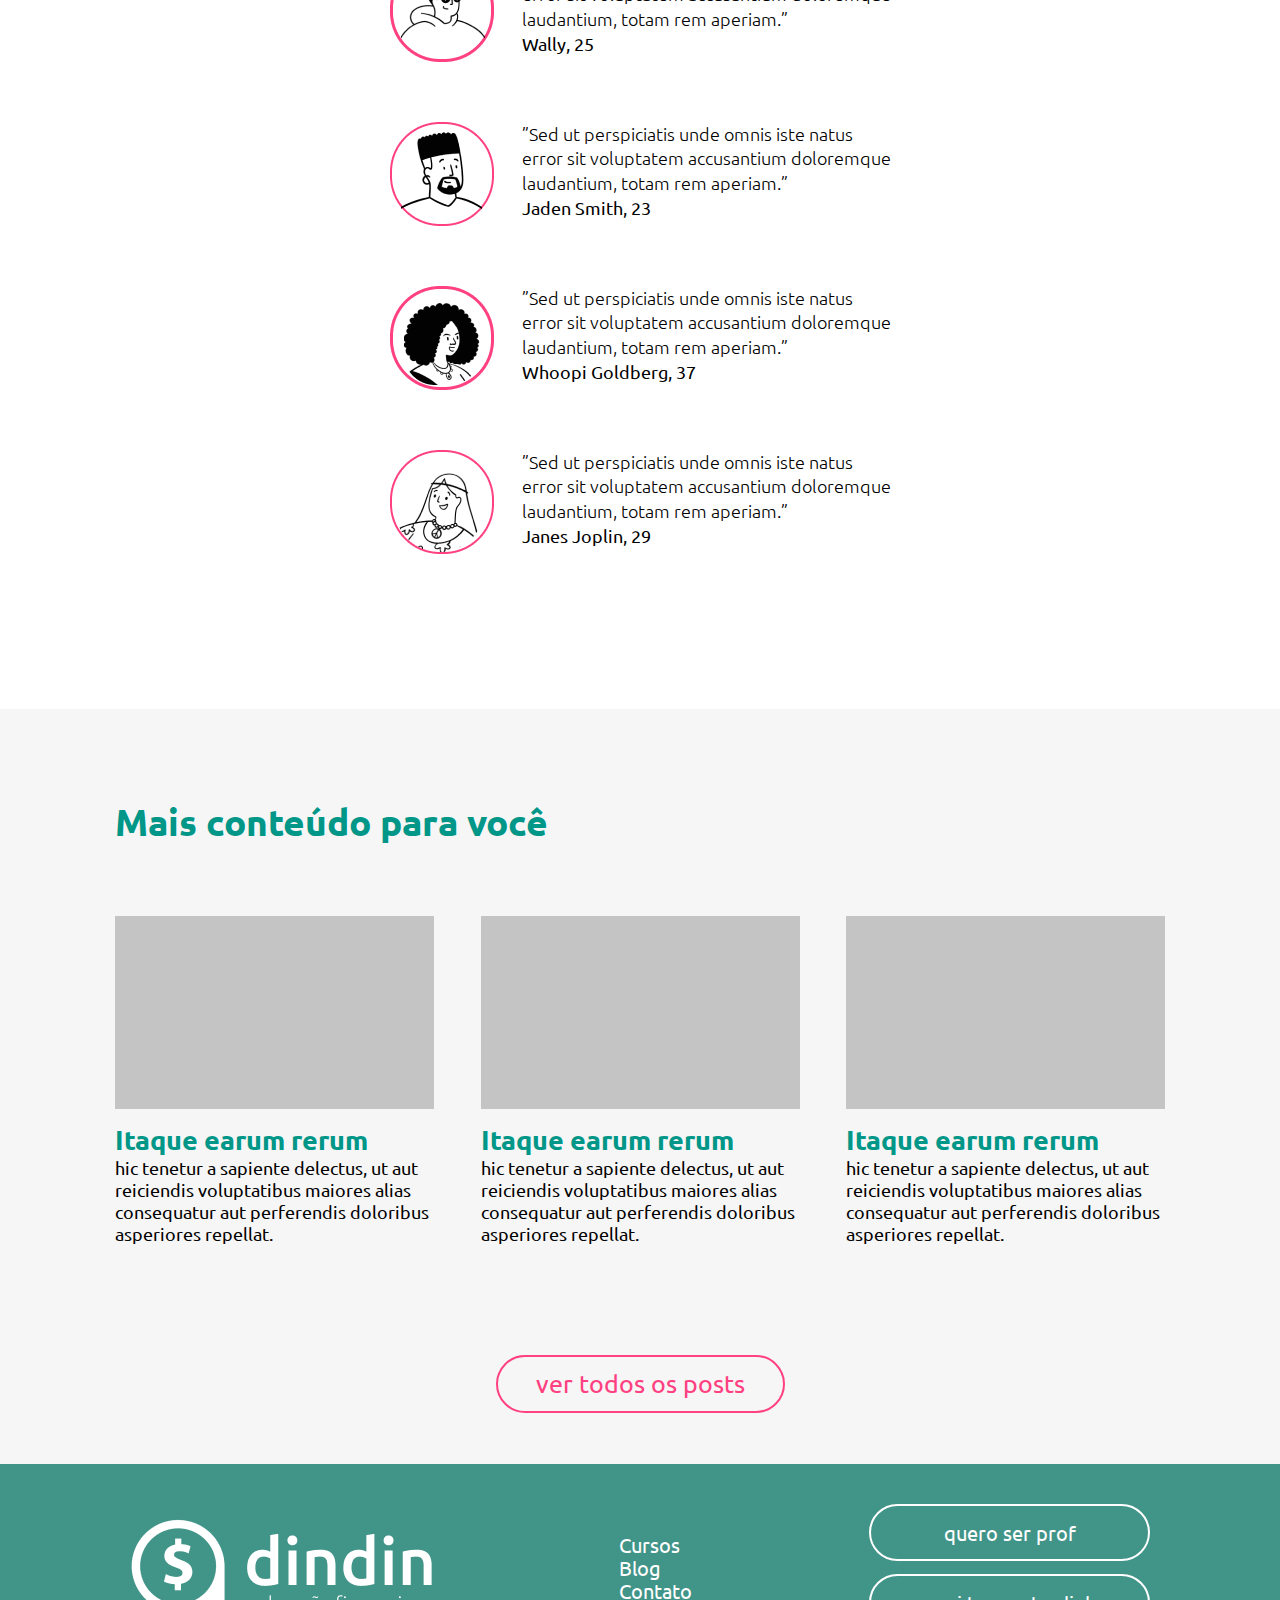
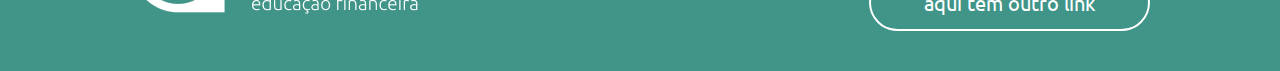
==== commit fd2b1e9c: "Pagina de contato responsiva desenvolvida" ====
--- a/index.html
+++ b/index.html
@@ -20,9 +20,9 @@
             </h2>
             <nav>
                 <ul>
-                    <li><a href="#">Cursos</a></li>
-                    <li><a href="#">Blog</a></li>
-                    <li><a href="#">Contato</a></li>
+                    <li><a href="/cursos.html">Cursos</a></li>
+                    <li><a href="/blog.html">Blog</a></li>
+                    <li><a href="/contato.html">Contato</a></li>
                 </ul>
             </nav>
         </div>
@@ -122,13 +122,13 @@
         <div class="container">
             <h2><a href="/index.html">DinDin - Educação Financeira</a></h2>
             <ul>
-                <li><a href="">cursos</a></li>
-                <li><a href="">blog</a></li>
-                <li><a href="">contato</a></li>
+                <li><a href="/cursos.html">Cursos</a></li>
+                <li><a href="/blog.html">Blog</a></li>
+                <li><a href="/contato.html">Contato</a></li>
             </ul>
             <div>
-                <a href="">quero ser prof</a>
-                <a href="">aqui tem outro link</a>
+                <a href="/contato.html">quero ser prof</a>
+                <a href="#">aqui tem outro link</a>
             </div>
         </div>
     </footer>
--- a/global.css
+++ b/global.css
@@ -5,12 +5,10 @@
 a { text-decoration: none; }
 ul { list-style: none; }
 
-
 .container {
     max-width: 1440px;
     padding: 0 130px;
 }
-
 
 /* Cabecalho */
 header {
@@ -103,8 +101,6 @@
 
 
 
-
-
 @media screen and (max-width: 995px) {
     footer .container {
         flex-direction: column;
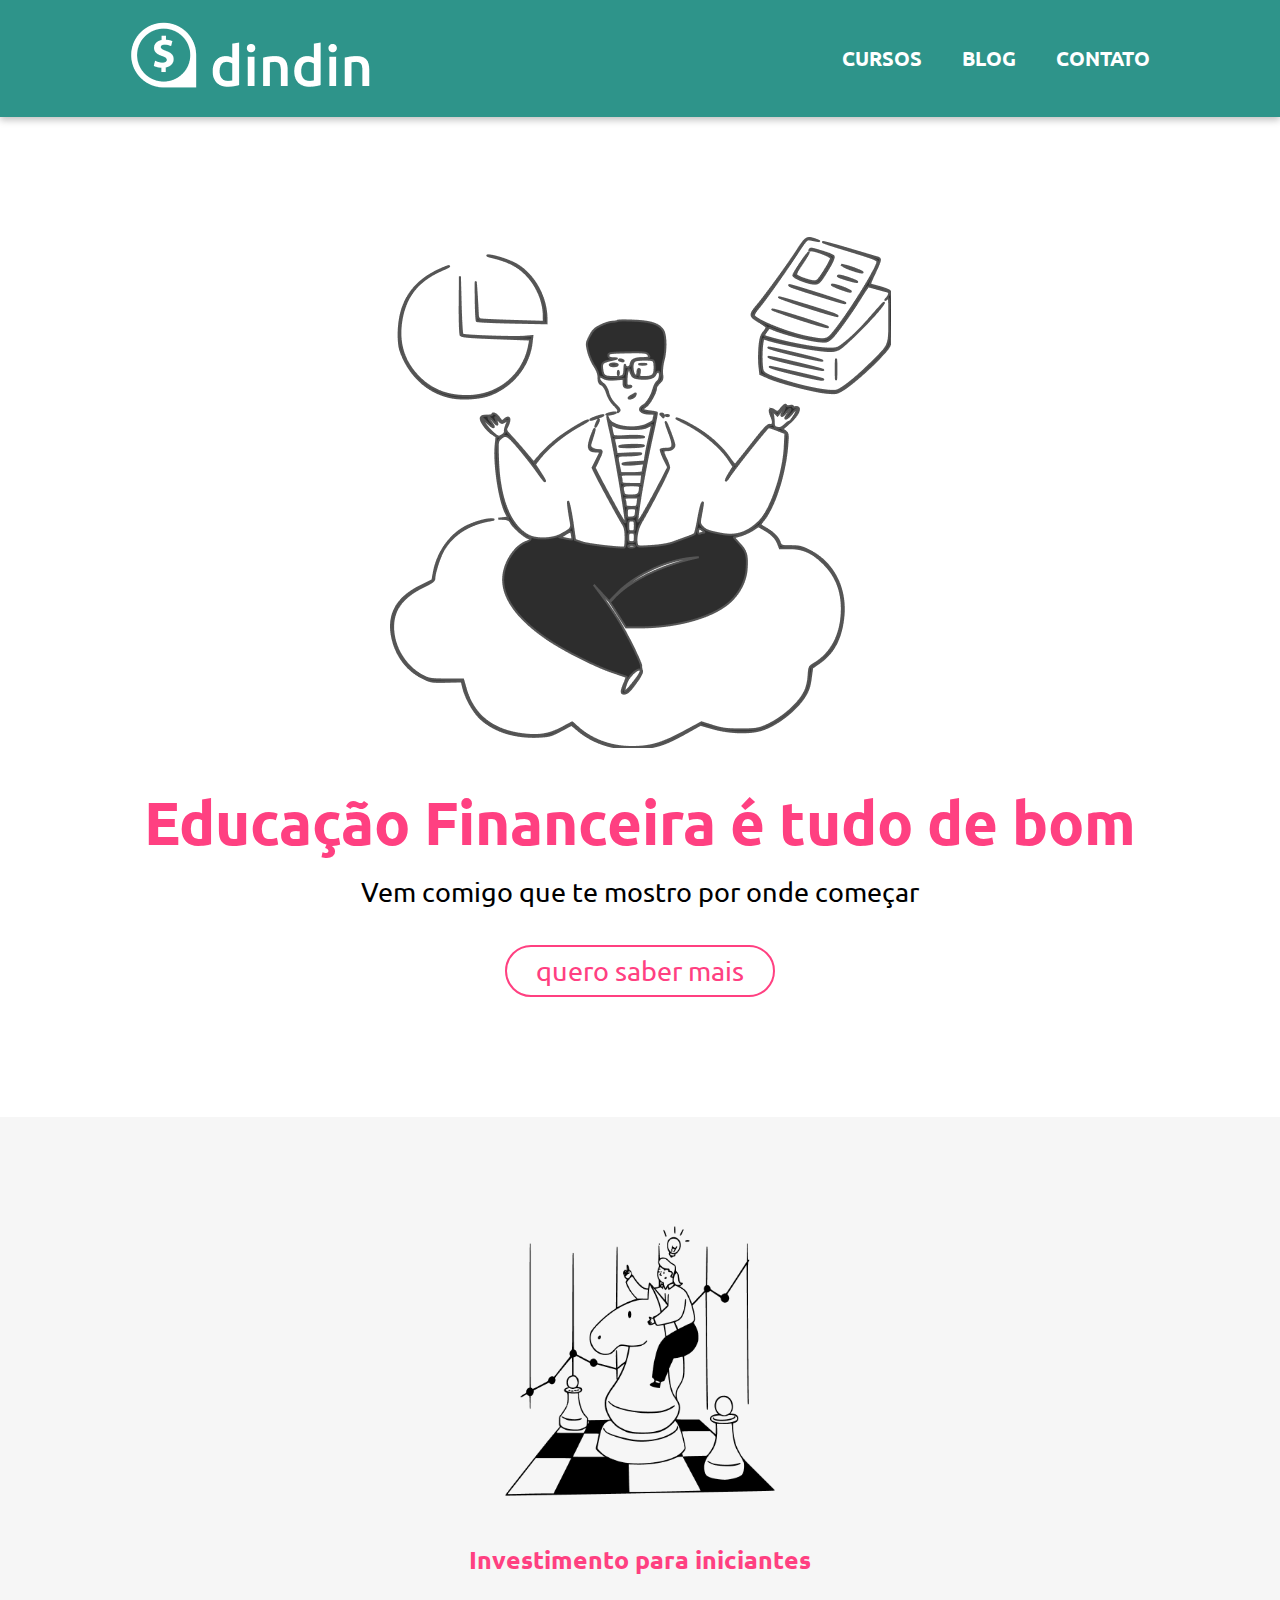
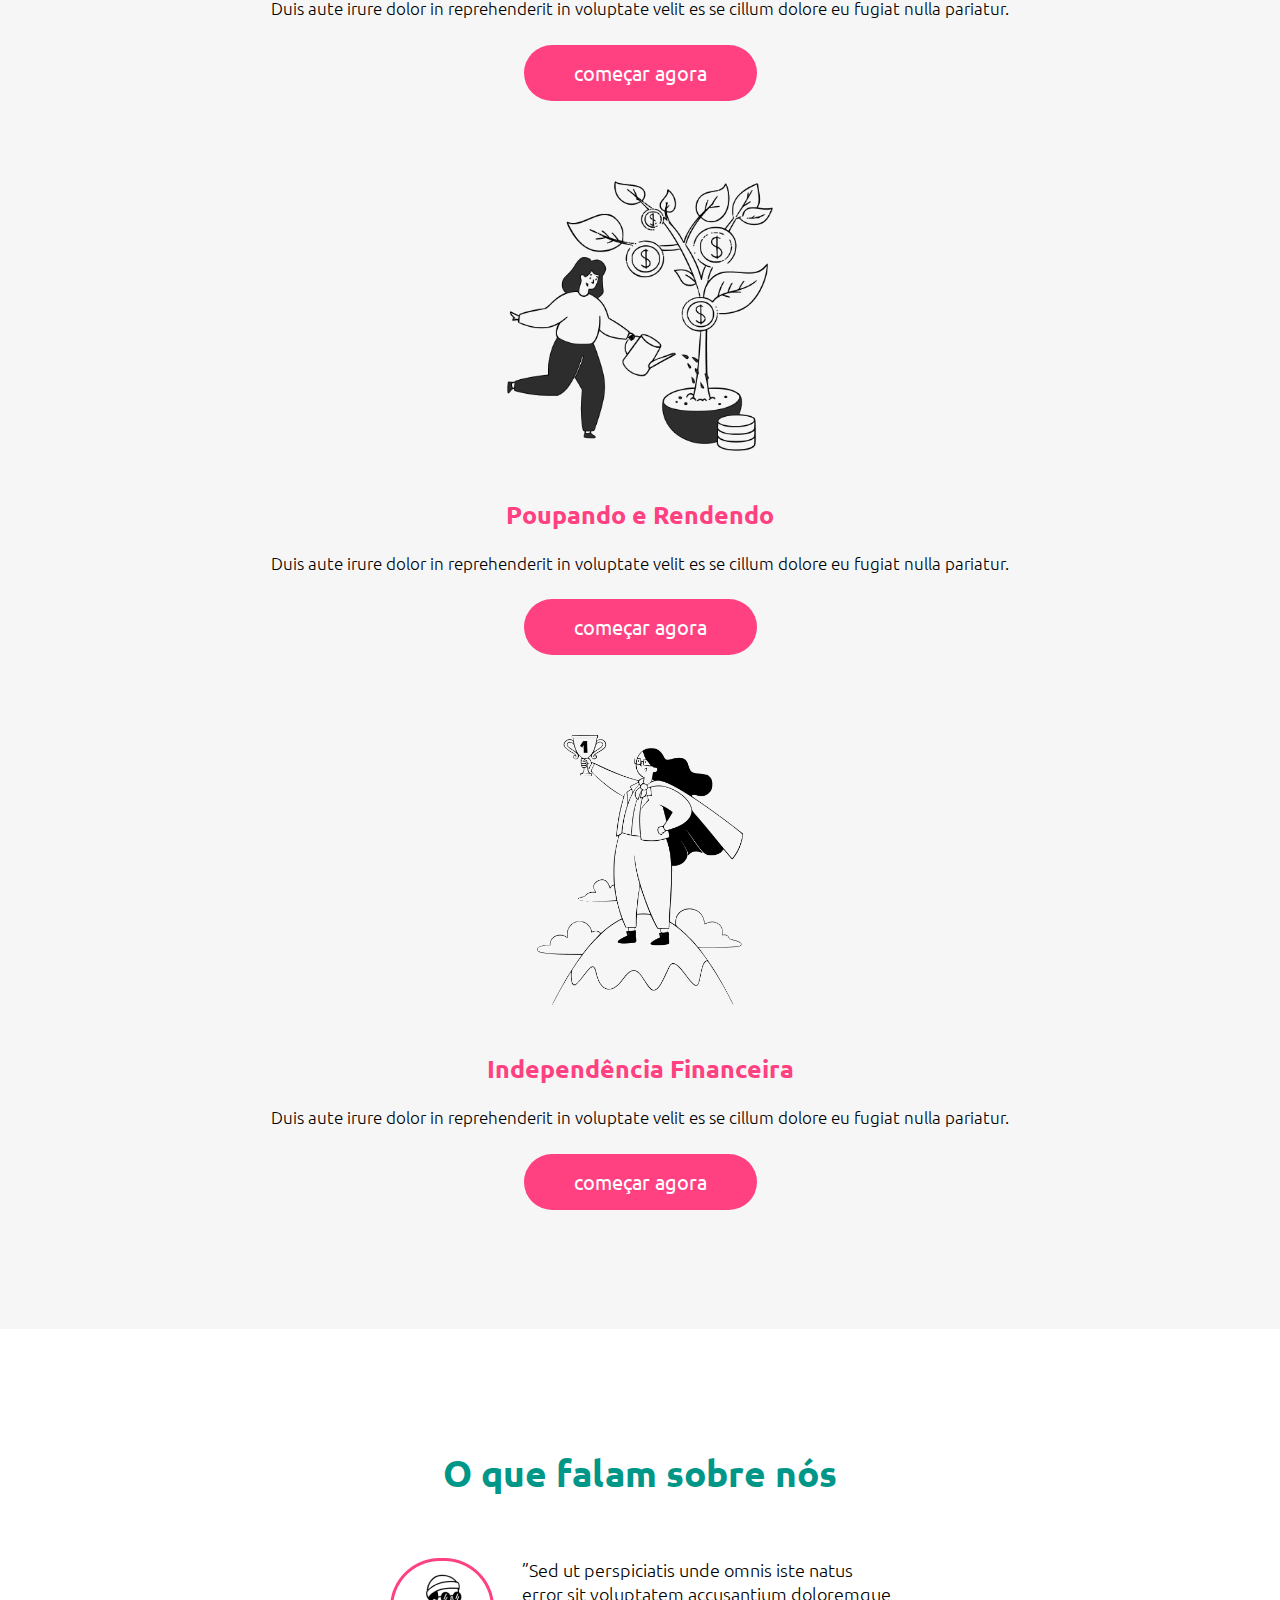
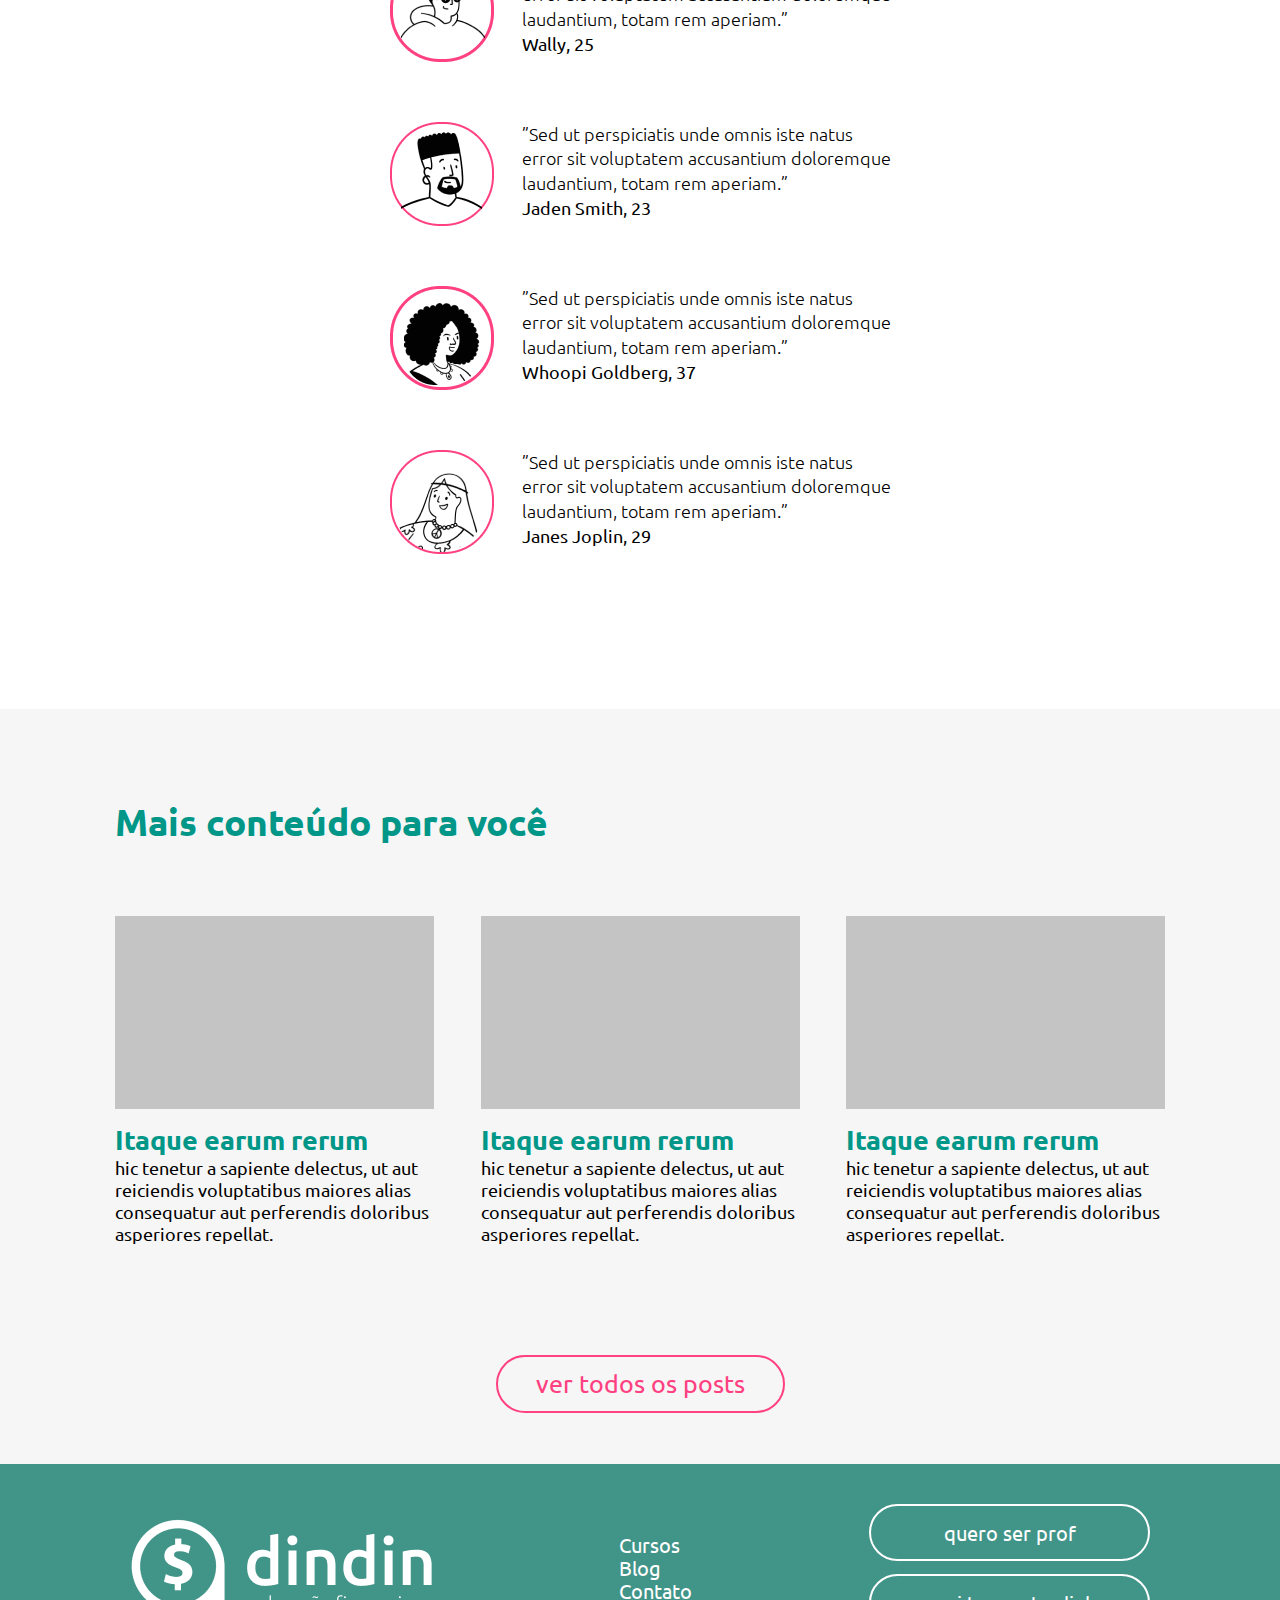
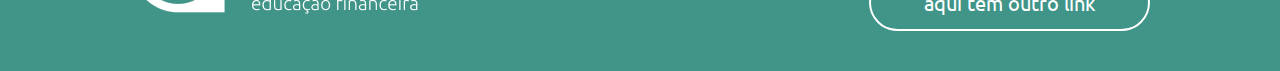
==== commit e82fb3d2: "Ajuste nos links" ====
--- a/index.html
+++ b/index.html
@@ -16,13 +16,13 @@
     <header>
         <div class="container">
             <h2>
-                <a href="/index.html">DinDin - Educação Financeira</a>
+                <a href="index.html">DinDin - Educação Financeira</a>
             </h2>
             <nav>
                 <ul>
-                    <li><a href="/cursos.html">Cursos</a></li>
-                    <li><a href="/blog.html">Blog</a></li>
-                    <li><a href="/contato.html">Contato</a></li>
+                    <li><a href="cursos.html">Cursos</a></li>
+                    <li><a href="blog.html">Blog</a></li>
+                    <li><a href="contato.html">Contato</a></li>
                 </ul>
             </nav>
         </div>
@@ -34,57 +34,62 @@
                 <div class="section1-text">
                     <h1>Educação Financeira é tudo de bom</h1>
                     <p>Vem comigo que te mostro por onde começar</p>
-                    <a href="">quero saber mais</a>
+                    <a href="cursos.html">quero saber mais</a>
                 </div>
                 <div class="section1-img"></div> <!-- Imagem  -->
             </section>
+
+
 
             <section class="section2 padding">
                 <div>
                     <img src="images/ilustra-poupando.png" alt="">
                     <h3>Investimento para iniciantes</h3>
                     <p>Duis aute irure dolor in reprehenderit in voluptate velit es se cillum dolore eu fugiat nulla pariatur.</p>
-                    <a href="">começar agora</a>
+                    <a href="cursos.html">começar agora</a>
                 </div>
                 <div>
                     <img src="images/ilustra-investimento.png" alt="">
                     <h3>Poupando e Rendendo</h3>
                     <p>Duis aute irure dolor in reprehenderit in voluptate velit es se cillum dolore eu fugiat nulla pariatur.</p>
-                    <a href="">começar agora</a>
+                    <a href="cursos.html">começar agora</a>
                 </div>
                 <div>
                     <img src="images/ilustra-independencia.png" alt="">
                     <h3>Independência Financeira</h3>
                     <p>Duis aute irure dolor in reprehenderit in voluptate velit es se cillum dolore eu fugiat nulla pariatur.</p>
-                    <a href="">começar agora</a>
+                    <a href="cursos.html">começar agora</a>
                 </div>
             </section>
+
+
+
 
             <section class="section3 padding">
                 <h2>O que falam sobre nós</h2>
                 <div class="item">
-                    <img src="images/icon-wally.png" alt="">
+                    <img src="images/icon-wally.png" alt="Foto de Wally">
                     <div class="text">
                         <p>”Sed ut perspiciatis unde omnis iste natus error sit voluptatem accusantium doloremque laudantium, totam rem aperiam.”</p>
                         <span>Wally, 25</span>
                     </div>
                 </div>
                 <div class="item">
-                    <img src="images/icon-jaden.png" alt="">
+                    <img src="images/icon-jaden.png" alt="Foto de Jaden Smith">
                     <div class="text">
                         <p>”Sed ut perspiciatis unde omnis iste natus error sit voluptatem accusantium doloremque laudantium, totam rem aperiam.”</p>
                         <span>Jaden Smith, 23</span>
                     </div>
                 </div>
                 <div class="item">
-                    <img src="images/icon-whoopi.png" alt="">
+                    <img src="images/icon-whoopi.png" alt="Foto de Whoopi">
                     <div class="text">
                         <p>”Sed ut perspiciatis unde omnis iste natus error sit voluptatem accusantium doloremque laudantium, totam rem aperiam.”</p>
                         <span>Whoopi Goldberg, 37</span>
                     </div>
                 </div>
                 <div class="item">
-                    <img src="images/icon-jane.png" alt="">
+                    <img src="images/icon-jane.png" alt="Foto de James Joplin">
                     <div class="text">
                         <p>”Sed ut perspiciatis unde omnis iste natus error sit voluptatem accusantium doloremque laudantium, totam rem aperiam.”</p>
                         <span>Janes Joplin, 29</span>
@@ -96,39 +101,39 @@
                 <h3>Mais conteúdo para você</h3>
                 <div class="box">
                     <div>
-                        <a href=""><div></div></a>
-                        <a href="">
+                        <a href="post.html"><div></div></a>
+                        <a href="post.html">
                             <h4>Itaque earum rerum</h4>
                         </a>
                         <p>hic tenetur a sapiente delectus, ut aut reiciendis voluptatibus maiores alias consequatur aut perferendis doloribus asperiores repellat.</p>
                     </div>
                     <div>
-                        <a href=""><div></div></a>
-                        <a href=""><h4>Itaque earum rerum</h4></a>
+                        <a href="post.html"><div></div></a>
+                        <a href="post.html"><h4>Itaque earum rerum</h4></a>
                         <p>hic tenetur a sapiente delectus, ut aut reiciendis voluptatibus maiores alias consequatur aut perferendis doloribus asperiores repellat.</p>
                     </div>
                     <div>
-                        <a href=""><div></div></a>
-                        <a href=""><h4>Itaque earum rerum</h4></a>
+                        <a href="post.html"><div></div></a>
+                        <a href="post.html"><h4>Itaque earum rerum</h4></a>
                         <p>hic tenetur a sapiente delectus, ut aut reiciendis voluptatibus maiores alias consequatur aut perferendis doloribus asperiores repellat.</p>
                     </div>
                 </div>
-                <a class="botao" href="">ver todos os posts</a>
+                <a class="botao" href="blog.html">ver todos os posts</a>
             </section>
         </div>
     </main>
 
     <footer>
         <div class="container">
-            <h2><a href="/index.html">DinDin - Educação Financeira</a></h2>
+            <h2><a href="index.html">DinDin - Educação Financeira</a></h2>
             <ul>
-                <li><a href="/cursos.html">Cursos</a></li>
-                <li><a href="/blog.html">Blog</a></li>
-                <li><a href="/contato.html">Contato</a></li>
+                <li><a href="cursos.html">Cursos</a></li>
+                <li><a href="blog.html">Blog</a></li>
+                <li><a href="contato.html">Contato</a></li>
             </ul>
             <div>
-                <a href="/contato.html">quero ser prof</a>
-                <a href="#">aqui tem outro link</a>
+                <a href="contato.html">quero ser prof</a>
+                <a href="blog.html">aqui tem outro link</a>
             </div>
         </div>
     </footer>
--- a/global.css
+++ b/global.css
@@ -16,6 +16,8 @@
     display: flex;
     justify-content: center;
     align-items: center;
+    position: relative;
+    box-shadow: 0px 3px 7px rgba(0, 0, 0, 0.25);
 }
 header .container {
     display: flex;
